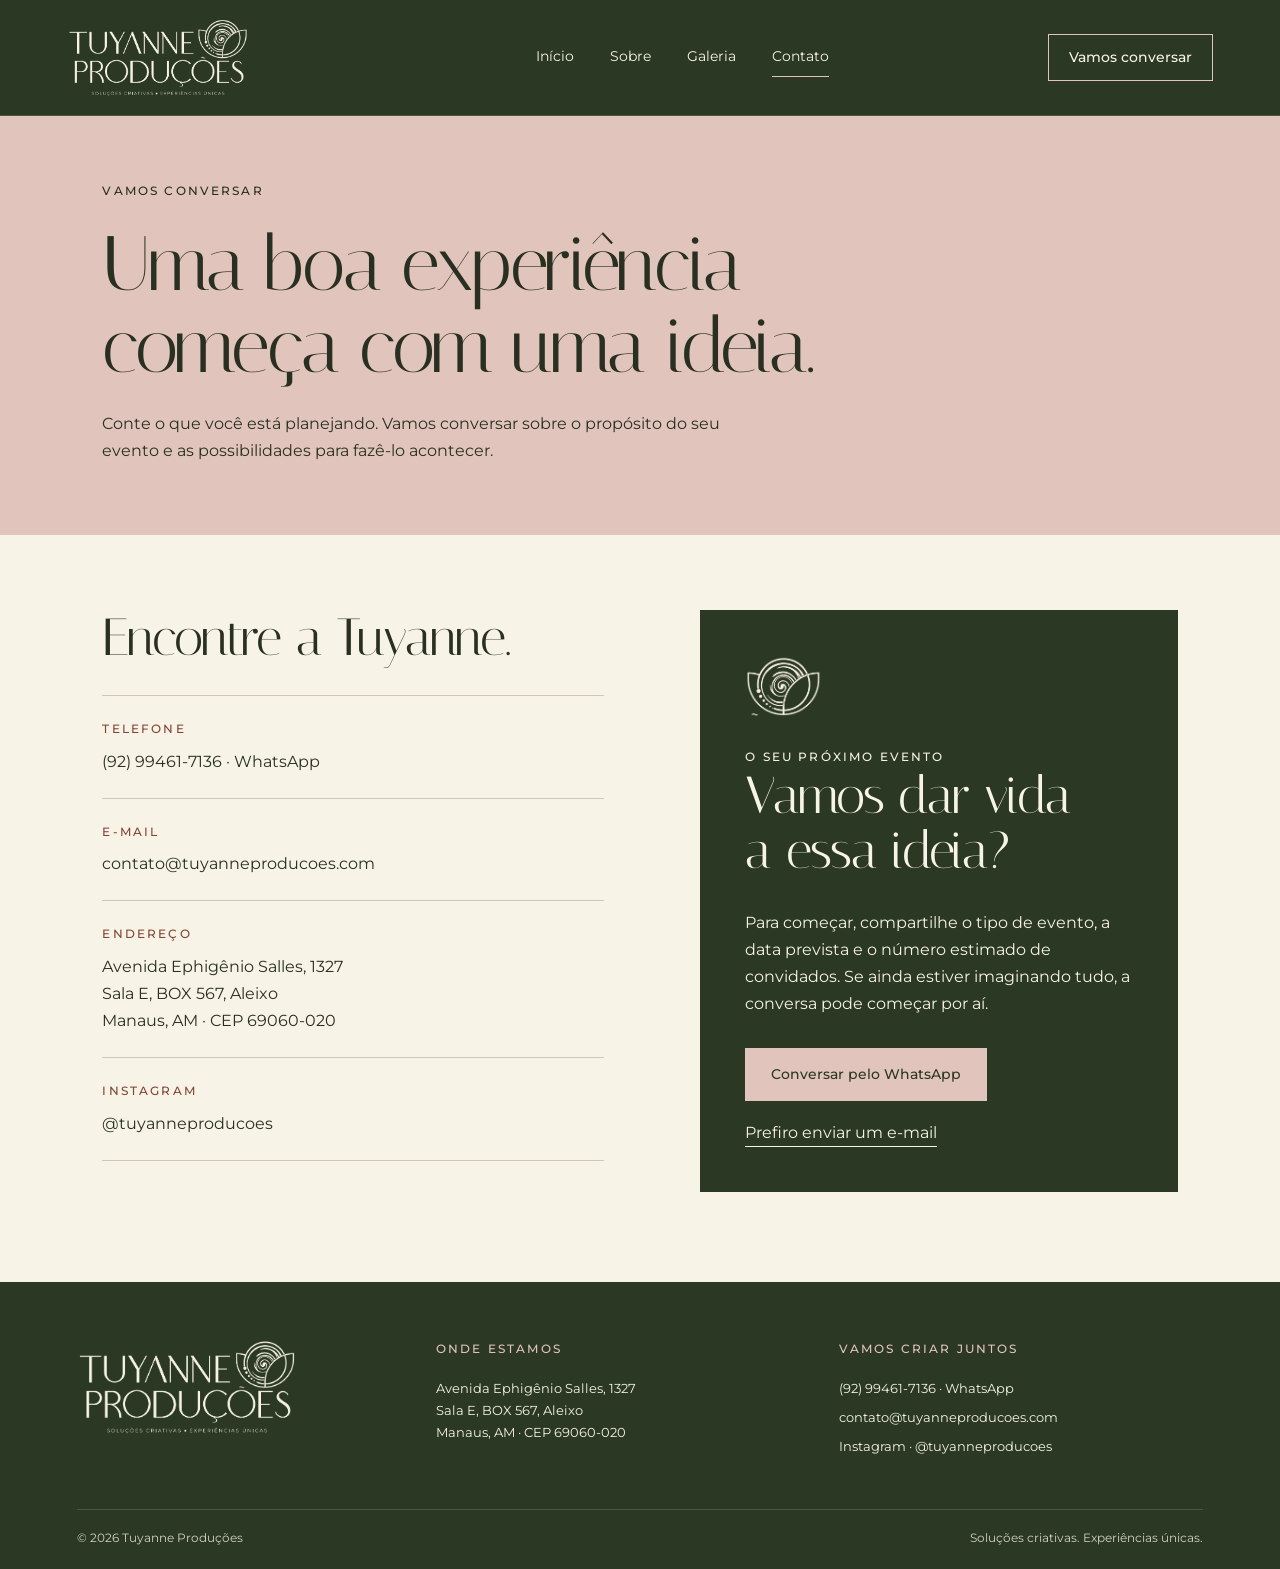
==== contato.html @ 981e79e1 "Site Tuyanne" ====
<!doctype html><html lang="pt-BR"><head><meta charset="utf-8"><meta name="viewport" content="width=device-width, initial-scale=1"><meta name="description" content="Tuyanne Produções. Conceito, planejamento e execução de eventos em Manaus. Soluções criativas, experiências únicas."><title>Contato | Tuyanne Produções</title><link rel="icon" href="assets/simbolo.png"><link rel="stylesheet" href="assets/fonts.css"><link rel="stylesheet" href="styles.css"><script src="script.js" defer></script></head><body><a class="skip" href="#conteudo">Pular para o conteúdo</a><header class="header"><a class="brand" href="index.html" aria-label="Tuyanne Produções — Início"><img src="assets/logo.png" alt="Tuyanne Produções"></a><button class="menu" aria-expanded="false" aria-controls="navigation">Menu <span>☰</span></button><nav id="navigation" aria-label="Menu principal"><a href="index.html" >Início</a><a href="sobre.html" >Sobre</a><a href="galeria.html" >Galeria</a><a href="contato.html" aria-current="page">Contato</a></nav><a class="button small header-cta" href="contato.html">Vamos conversar</a></header><main id="conteudo"><section class="page-intro"><span class="eyebrow">Vamos conversar</span><h1>Uma boa experiência<br>começa com uma ideia.</h1><p>Conte o que você está planejando. Vamos conversar sobre o propósito do seu evento e as possibilidades para fazê-lo acontecer.</p></section><section class="contact-layout"><div><h2>Encontre a Tuyanne.</h2><div class="contact-list"><div class="contact-item"><span class="eyebrow">Telefone</span><div class="phone-line"><a href="tel:+5592994617136">(92) 99461-7136</a> · <a href="https://wa.me/5592994617136" target="_blank" rel="noopener noreferrer">WhatsApp</a></div></div><div class="contact-item"><span class="eyebrow">E-mail</span><a href="mailto:contato@tuyanneproducoes.com">contato@tuyanneproducoes.com</a></div><div class="contact-item"><span class="eyebrow">Endereço</span><p>Avenida Ephigênio Salles, 1327<br>Sala E, BOX 567, Aleixo<br>Manaus, AM · CEP 69060-020</p></div><div class="contact-item"><span class="eyebrow">Instagram</span><a href="https://www.instagram.com/tuyanneproducoes" target="_blank" rel="noopener noreferrer">@tuyanneproducoes</a></div></div></div><aside class="contact-panel"><img src="assets/simbolo.png" alt=""><span class="eyebrow">O seu próximo evento</span><h2>Vamos dar vida<br>a essa ideia?</h2><p>Para começar, compartilhe o tipo de evento, a data prevista e o número estimado de convidados. Se ainda estiver imaginando tudo, a conversa pode começar por aí.</p><a class="button" href="https://wa.me/559294617136" target="_blank" rel="noopener noreferrer">Conversar pelo WhatsApp</a><a class="secondary" href="mailto:contato@tuyanneproducoes.com?subject=Vamos%20conversar%20sobre%20um%20evento">Prefiro enviar um e-mail</a></aside></section></main><footer><div class="footer-top"><a href="index.html"><img class="footer-logo" src="assets/logo.png" alt="Tuyanne Produções"></a><div><span class="eyebrow">Onde estamos</span><p>Avenida Ephigênio Salles, 1327<br>Sala E, BOX 567, Aleixo<br>Manaus, AM · CEP 69060-020</p></div><div><span class="eyebrow">Vamos criar juntos</span><div class="phone-line"><a href="tel:+5592994617136">(92) 99461-7136</a> · <a href="https://wa.me/5592994617136" target="_blank" rel="noopener noreferrer">WhatsApp</a></div><a href="mailto:contato@tuyanneproducoes.com">contato@tuyanneproducoes.com</a><a href="https://www.instagram.com/tuyanneproducoes" target="_blank" rel="noopener noreferrer">Instagram · @tuyanneproducoes</a></div></div><div class="footer-bottom"><span>© 2026 Tuyanne Produções</span><span>Soluções criativas. Experiências únicas.</span></div></footer></body></html>
---- assets/fonts.css ----
@font-face {
  font-family: 'Italiana';
  font-style: normal;
  font-weight: 400;
  font-display: swap;
  src: url(font-0.woff2) format('truetype');
}
@font-face {
  font-family: 'Montserrat';
  font-style: normal;
  font-weight: 400;
  font-display: swap;
  src: url(font-1.woff2) format('truetype');
}
@font-face {
  font-family: 'Montserrat';
  font-style: normal;
  font-weight: 500;
  font-display: swap;
  src: url(font-2.woff2) format('truetype');
}
@font-face {
  font-family: 'Montserrat';
  font-style: normal;
  font-weight: 600;
  font-display: swap;
  src: url(font-3.woff2) format('truetype');
}
---- styles.css ----
:root{--green:#2b3823;--brown:#593327;--clay:#834536;--pink:#e1c4bb;--ochre:#8a592d;--cream:#f7f3e6;--ink:#293021;--line:rgba(43,56,35,.22)}*{box-sizing:border-box}body{margin:0;background:var(--cream);color:var(--ink);font-family:Montserrat,Arial,sans-serif;font-size:16px;line-height:1.7}a{color:inherit;text-decoration:none}button{font:inherit}img{max-width:100%;display:block}h1,h2,h3,p{margin:0}h1,h2{font-family:Italiana,'Times New Roman',serif;font-weight:400;line-height:1.06}h1{font-size:clamp(54px,6.8vw,106px);letter-spacing:-.03em}h1 em{font-style:normal;color:var(--pink)}h2{font-size:clamp(36px,4.1vw,64px);letter-spacing:-.025em}h3{font-weight:500;font-size:25px}p{max-width:65ch}.eyebrow{display:block;font-size:12px;text-transform:uppercase;letter-spacing:.18em;font-weight:500}.header{height:116px;padding:20px 5.2%;display:flex;align-items:center;justify-content:space-between;background:var(--green);color:var(--cream);border-bottom:1px solid #ffffff26}.brand img{width:182px}.header nav{display:flex;gap:36px;margin-left:6%}.header nav a{font-size:14px;padding:7px 0;border-bottom:1px solid transparent}.header nav a:hover,.header nav a[aria-current]{border-color:var(--pink)}.button{display:inline-flex;align-items:center;justify-content:center;padding:15px 25px;background:var(--pink);color:var(--green);border:1px solid var(--pink);font-weight:500;font-size:14px;line-height:1.5;transition:background .2s,transform .2s}.button:hover{background:#efd9d0;transform:translateY(-2px)}.button.small{background:transparent;color:var(--cream);padding:12px 20px}.button.small:hover{background:#ffffff15}.menu{display:none}.hero{display:grid;grid-template-columns:1.02fr 1fr;background:var(--green);color:var(--cream)}.hero-copy{padding:53px 10.2% 27px}.hero .eyebrow{margin-bottom:25px}.intro{font-size:16px;line-height:1.8;max-width:390px;margin:27px 0 28px;color:#e4e5d9}.hero-foot{display:flex;align-items:center;justify-content:space-between;margin-top:35px;border-top:1px solid #ffffff30;padding-top:19px;gap:18px;font-size:12px}.hero-foot img{width:52px}.hero-photo{position:relative;min-height:620px;overflow:hidden}.hero-photo>img{width:100%;height:100%;object-fit:cover;object-position:54% center;position:absolute}.hero-photo:after{content:'';position:absolute;inset:30% 0 0;background:linear-gradient(transparent,#1a211dda)}.photo-label{position:absolute;bottom:67px;left:8%;right:8%;z-index:1;max-width:360px;font-family:Italiana,serif;font-size:42px;line-height:1.1}.image-note{position:absolute;bottom:27px;left:8%;right:8%;z-index:1;font-size:11px;color:#ebe5df}.statement{padding:95px 10.5%;}.statement .eyebrow{color:var(--clay);margin-bottom:28px}.statement-bottom{display:flex;align-items:end;gap:70px;justify-content:space-between;margin-top:32px}.statement-bottom p{max-width:620px}.text-link{display:inline-block;flex-shrink:0;font-size:14px;font-weight:500;border-bottom:1px solid;padding:6px 0}.text-link:hover{color:var(--clay)}.approach{padding:75px 7%;background:var(--pink)}.section-title{display:flex;flex-direction:column;gap:20px}.steps{display:grid;grid-template-columns:repeat(3,1fr);gap:5%;margin-top:50px}.steps article{border-top:1px solid var(--line);padding-top:20px}.number{font-family:Italiana,serif;font-size:30px;color:var(--clay)}.steps h3{margin:16px 0 12px}.steps p{font-size:15px}.gallery-teaser{padding:90px 7%;display:grid;grid-template-columns:1fr 1fr;gap:8%;align-items:center}.gallery-teaser h2{margin:23px 0}.gallery-teaser .text-link{margin-top:25px}figure{margin:0}.gallery-teaser img{height:370px;width:100%;object-fit:cover}figcaption{font-size:12px;margin-top:10px;opacity:.75}.closing{text-align:center;padding:72px 5%;background:linear-gradient(#593327e8,#593327e8),url('assets/pattern.jpg') center/800px;color:var(--cream)}.closing h2{margin:23px 0 30px}.closing .eyebrow{color:var(--pink)}footer{background:var(--green);color:var(--cream);padding:57px 6% 20px}.footer-top{display:grid;grid-template-columns:1fr 1.15fr 1.25fr;gap:6%;font-size:13px}.footer-logo{width:220px}.footer-top .eyebrow{margin-bottom:18px;color:var(--pink)}.footer-top>div>a{display:block;margin-bottom:7px}.footer-top a:hover{text-decoration:underline}.footer-bottom{margin-top:45px;padding-top:18px;border-top:1px solid #ffffff25;display:flex;justify-content:space-between;gap:20px;font-size:12px;color:#d1d1c4}.skip{position:fixed;top:-100px;background:white;color:black;padding:12px;z-index:10}.skip:focus{top:8px;left:8px}:focus-visible{outline:3px solid #b99a53;outline-offset:5px}.page-intro{padding:65px 8% 70px;background:var(--pink)}.page-intro h1{font-size:clamp(52px,6vw,88px);margin:23px 0}.page-intro p{max-width:630px}.about-body{display:grid;grid-template-columns:1fr 1fr;gap:8%;padding:80px 8%;align-items:center}.about-body img{height:520px;width:100%;object-fit:cover}.about-body p{margin-top:25px}.manifesto{background:var(--green);color:var(--cream);padding:80px 12%;text-align:center}.manifesto img{width:90px;margin:0 auto 30px}.manifesto h2{max-width:900px;margin:auto}.manifesto p{margin:30px auto 0}.gallery-grid{padding:60px 7% 80px;display:grid;grid-template-columns:1fr 1fr;gap:38px}.gallery-card button{border:0;padding:0;display:block;background:transparent;width:100%;cursor:zoom-in}.gallery-card img{height:380px;width:100%;object-fit:cover;transition:filter .25s}.gallery-card button:hover img{filter:brightness(.85)}.gallery-card h2{font-family:Montserrat,Arial,sans-serif;font-size:20px;letter-spacing:0;margin-top:18px}.gallery-card figcaption{font-size:14px}.contact-layout{display:grid;grid-template-columns:1.05fr 1fr;gap:9%;padding:75px 8% 90px}.contact-layout h2{margin-bottom:30px}.contact-list{border-top:1px solid var(--line)}.contact-item{padding:23px 0;border-bottom:1px solid var(--line)}.contact-item .eyebrow{margin-bottom:8px;color:var(--clay)}.contact-item a{overflow-wrap:anywhere}.contact-panel{background:var(--green);color:var(--cream);padding:45px;align-self:start}.contact-panel img{width:78px;margin-bottom:30px}.contact-panel p{margin:22px 0 30px}.contact-panel .secondary{display:block;width:fit-content;margin-top:18px;border-bottom:1px solid}.draft-note{padding:18px 8%;background:#e9e5d9;font-size:13px}.lightbox{border:none;background:var(--cream);padding:20px;width:min(1000px,92vw);max-height:92vh}.lightbox::backdrop{background:#172012dc}.lightbox img{width:100%;max-height:70vh;object-fit:contain}.lightbox button{display:block;margin-left:auto;margin-bottom:12px;cursor:pointer;border:1px solid var(--green);padding:8px 16px;background:transparent}.lightbox p{font-size:14px;margin-top:12px}
@media(min-width:1600px){.hero-copy{padding-top:80px;padding-bottom:40px}.hero-photo{min-height:770px}}@media(max-width:1000px){.header{padding-inline:4%;height:100px}.brand img{width:155px}.header nav{gap:22px;margin-left:0}.header-cta{display:none}.hero-copy{padding:42px 8% 24px}.hero h1{font-size:70px}.hero-photo{min-height:620px}.statement{padding:70px 7%}.statement-bottom{gap:35px}.footer-top{gap:4%;grid-template-columns:.8fr 1fr 1.2fr}.footer-top a{overflow-wrap:anywhere}.contact-panel{padding:32px}.photo-label{font-size:36px}}
@media(max-width:680px){.header{height:94px;padding:16px 6%;position:relative;flex-wrap:wrap;z-index:3}.brand img{width:146px}.menu{display:flex;gap:15px;align-items:center;background:none;border:1px solid #ffffff70;padding:8px 13px;color:var(--cream);font-size:14px}.header nav{display:none;position:absolute;top:94px;left:0;right:0;background:var(--green);padding:15px 6% 25px;flex-direction:column;gap:10px;border-bottom:1px solid #ffffff40}.header nav.open{display:flex}.header nav a{padding:8px 0;width:fit-content}.hero{grid-template-columns:1fr}.hero-copy{padding:37px 7% 25px}.hero h1{font-size:64px}.hero .eyebrow{font-size:11px;letter-spacing:.12em}.intro{margin:23px 0;max-width:340px}.hero-foot{margin-top:28px}.hero-photo{min-height:400px}.hero-photo>img{object-position:center 43%}.photo-label{font-size:36px;max-width:290px;bottom:59px}.statement{padding:58px 7%}.statement-bottom{display:block;margin-top:26px}.statement-bottom .text-link{margin-top:20px}.approach{padding:54px 7%}.steps{grid-template-columns:1fr;gap:30px;margin-top:32px}.steps h3{margin-top:8px}.gallery-teaser{padding:58px 7%;grid-template-columns:1fr;gap:32px}.gallery-teaser img{height:300px}.closing{padding:60px 7%}.footer-top{grid-template-columns:1fr;gap:35px}.footer-logo{width:195px}.footer-bottom{display:block}.footer-bottom span{display:block;margin-bottom:8px}.page-intro{padding:44px 7%}.page-intro h1{font-size:59px}.about-body{grid-template-columns:1fr;padding:50px 7%;gap:35px}.about-body img{height:380px}.manifesto{padding:55px 7%}.gallery-grid{padding:38px 7% 55px;grid-template-columns:1fr;gap:32px}.gallery-card img{height:310px}.contact-layout{grid-template-columns:1fr;gap:40px;padding:45px 7% 55px}.contact-panel{padding:30px}.eyebrow{letter-spacing:.13em}.footer-top{font-size:14px}}
@media(prefers-reduced-motion:reduce){*{transition:none!important;scroll-behavior:auto!important}}

.footer-top .phone-line a{display:inline;margin:0}

.phone-line a{white-space:nowrap}.footer-top .phone-line{margin-bottom:7px}
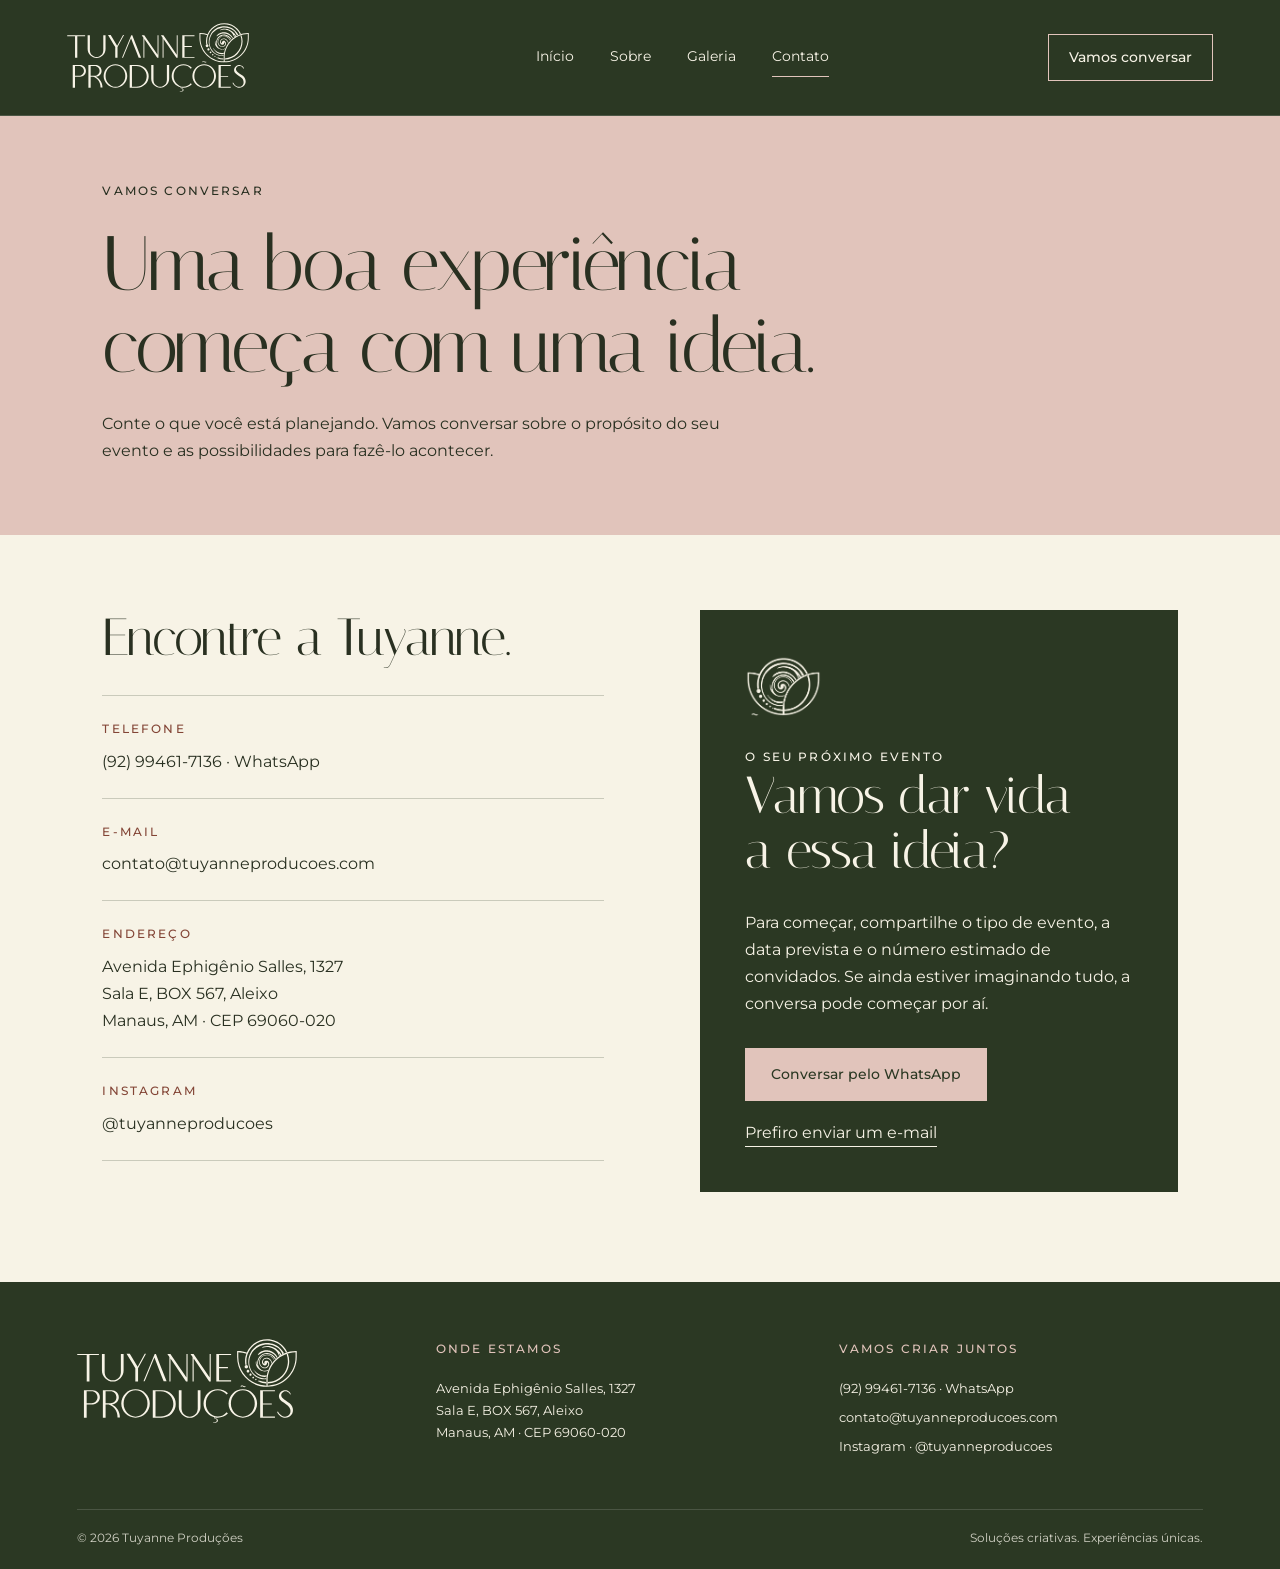
==== commit 9885b7b6: "Fotos do site" ====
--- a/contato.html
+++ b/contato.html
@@ -1 +1,146 @@
-<!doctype html><html lang="pt-BR"><head><meta charset="utf-8"><meta name="viewport" content="width=device-width, initial-scale=1"><meta name="description" content="Tuyanne Produções. Conceito, planejamento e execução de eventos em Manaus. Soluções criativas, experiências únicas."><title>Contato | Tuyanne Produções</title><link rel="icon" href="assets/simbolo.png"><link rel="stylesheet" href="assets/fonts.css"><link rel="stylesheet" href="styles.css"><script src="script.js" defer></script></head><body><a class="skip" href="#conteudo">Pular para o conteúdo</a><header class="header"><a class="brand" href="index.html" aria-label="Tuyanne Produções — Início"><img src="assets/logo.png" alt="Tuyanne Produções"></a><button class="menu" aria-expanded="false" aria-controls="navigation">Menu <span>☰</span></button><nav id="navigation" aria-label="Menu principal"><a href="index.html" >Início</a><a href="sobre.html" >Sobre</a><a href="galeria.html" >Galeria</a><a href="contato.html" aria-current="page">Contato</a></nav><a class="button small header-cta" href="contato.html">Vamos conversar</a></header><main id="conteudo"><section class="page-intro"><span class="eyebrow">Vamos conversar</span><h1>Uma boa experiência<br>começa com uma ideia.</h1><p>Conte o que você está planejando. Vamos conversar sobre o propósito do seu evento e as possibilidades para fazê-lo acontecer.</p></section><section class="contact-layout"><div><h2>Encontre a Tuyanne.</h2><div class="contact-list"><div class="contact-item"><span class="eyebrow">Telefone</span><div class="phone-line"><a href="tel:+5592994617136">(92) 99461-7136</a> · <a href="https://wa.me/5592994617136" target="_blank" rel="noopener noreferrer">WhatsApp</a></div></div><div class="contact-item"><span class="eyebrow">E-mail</span><a href="mailto:contato@tuyanneproducoes.com">contato@tuyanneproducoes.com</a></div><div class="contact-item"><span class="eyebrow">Endereço</span><p>Avenida Ephigênio Salles, 1327<br>Sala E, BOX 567, Aleixo<br>Manaus, AM · CEP 69060-020</p></div><div class="contact-item"><span class="eyebrow">Instagram</span><a href="https://www.instagram.com/tuyanneproducoes" target="_blank" rel="noopener noreferrer">@tuyanneproducoes</a></div></div></div><aside class="contact-panel"><img src="assets/simbolo.png" alt=""><span class="eyebrow">O seu próximo evento</span><h2>Vamos dar vida<br>a essa ideia?</h2><p>Para começar, compartilhe o tipo de evento, a data prevista e o número estimado de convidados. Se ainda estiver imaginando tudo, a conversa pode começar por aí.</p><a class="button" href="https://wa.me/559294617136" target="_blank" rel="noopener noreferrer">Conversar pelo WhatsApp</a><a class="secondary" href="mailto:contato@tuyanneproducoes.com?subject=Vamos%20conversar%20sobre%20um%20evento">Prefiro enviar um e-mail</a></aside></section></main><footer><div class="footer-top"><a href="index.html"><img class="footer-logo" src="assets/logo.png" alt="Tuyanne Produções"></a><div><span class="eyebrow">Onde estamos</span><p>Avenida Ephigênio Salles, 1327<br>Sala E, BOX 567, Aleixo<br>Manaus, AM · CEP 69060-020</p></div><div><span class="eyebrow">Vamos criar juntos</span><div class="phone-line"><a href="tel:+5592994617136">(92) 99461-7136</a> · <a href="https://wa.me/5592994617136" target="_blank" rel="noopener noreferrer">WhatsApp</a></div><a href="mailto:contato@tuyanneproducoes.com">contato@tuyanneproducoes.com</a><a href="https://www.instagram.com/tuyanneproducoes" target="_blank" rel="noopener noreferrer">Instagram · @tuyanneproducoes</a></div></div><div class="footer-bottom"><span>© 2026 Tuyanne Produções</span><span>Soluções criativas. Experiências únicas.</span></div></footer></body></html>+<!doctype html>
+<html lang="pt-BR">
+  <head>
+    <meta charset="utf-8" />
+    <meta name="viewport" content="width=device-width, initial-scale=1" />
+    <meta
+      name="description"
+      content="Tuyanne Produções. Conceito, planejamento e execução de eventos em Manaus. Soluções criativas, experiências únicas."
+    />
+    <title>Contato | Tuyanne Produções</title>
+    <link rel="icon" href="assets/simbolo.png" />
+    <link rel="stylesheet" href="assets/fonts.css" />
+    <link rel="stylesheet" href="styles.css" />
+    <script src="script.js" defer></script>
+  </head>
+  <body>
+    <a class="skip" href="#conteudo">Pular para o conteúdo</a>
+    <header class="header">
+      <a class="brand" href="index.html" aria-label="Tuyanne Produções — Início"
+        ><img src="assets/logo.svg" alt="Tuyanne Produções" /></a
+      ><button class="menu" aria-expanded="false" aria-controls="navigation">
+        Menu <span>☰</span>
+      </button>
+      <nav id="navigation" aria-label="Menu principal">
+        <a href="index.html">Início</a><a href="sobre.html">Sobre</a
+        ><a href="galeria.html">Galeria</a
+        ><a href="contato.html" aria-current="page">Contato</a>
+      </nav>
+      <a class="button small header-cta" href="contato.html">Vamos conversar</a>
+    </header>
+    <main id="conteudo">
+      <section class="page-intro">
+        <span class="eyebrow">Vamos conversar</span>
+        <h1>Uma boa experiência<br />começa com uma ideia.</h1>
+        <p>
+          Conte o que você está planejando. Vamos conversar sobre o propósito do
+          seu evento e as possibilidades para fazê-lo acontecer.
+        </p>
+      </section>
+      <section class="contact-layout">
+        <div>
+          <h2>Encontre a Tuyanne.</h2>
+          <div class="contact-list">
+            <div class="contact-item">
+              <span class="eyebrow">Telefone</span>
+              <div class="phone-line">
+                <a href="tel:+5592994617136">(92) 99461-7136</a> ·
+                <a
+                  href="https://wa.me/5592994617136"
+                  target="_blank"
+                  rel="noopener noreferrer"
+                  >WhatsApp</a
+                >
+              </div>
+            </div>
+            <div class="contact-item">
+              <span class="eyebrow">E-mail</span
+              ><a href="mailto:contato@tuyanneproducoes.com"
+                >contato@tuyanneproducoes.com</a
+              >
+            </div>
+            <div class="contact-item">
+              <span class="eyebrow">Endereço</span>
+              <p>
+                Avenida Ephigênio Salles, 1327<br />Sala E, BOX 567, Aleixo<br />Manaus,
+                AM · CEP 69060-020
+              </p>
+            </div>
+            <div class="contact-item">
+              <span class="eyebrow">Instagram</span
+              ><a
+                href="https://www.instagram.com/tuyanneproducoes"
+                target="_blank"
+                rel="noopener noreferrer"
+                >@tuyanneproducoes</a
+              >
+            </div>
+          </div>
+        </div>
+        <aside class="contact-panel">
+          <img src="assets/simbolo.png" alt="" /><span class="eyebrow"
+            >O seu próximo evento</span
+          >
+          <h2>Vamos dar vida<br />a essa ideia?</h2>
+          <p>
+            Para começar, compartilhe o tipo de evento, a data prevista e o
+            número estimado de convidados. Se ainda estiver imaginando tudo, a
+            conversa pode começar por aí.
+          </p>
+          <a
+            class="button"
+            href="https://wa.me/559294617136"
+            target="_blank"
+            rel="noopener noreferrer"
+            >Conversar pelo WhatsApp</a
+          ><a
+            class="secondary"
+            href="mailto:contato@tuyanneproducoes.com?subject=Vamos%20conversar%20sobre%20um%20evento"
+            >Prefiro enviar um e-mail</a
+          >
+        </aside>
+      </section>
+    </main>
+    <footer>
+      <div class="footer-top">
+        <a href="index.html"
+          ><img
+            class="footer-logo"
+            src="assets/logo.svg"
+            alt="Tuyanne Produções"
+        /></a>
+        <div>
+          <span class="eyebrow">Onde estamos</span>
+          <p>
+            Avenida Ephigênio Salles, 1327<br />Sala E, BOX 567, Aleixo<br />Manaus,
+            AM · CEP 69060-020
+          </p>
+        </div>
+        <div>
+          <span class="eyebrow">Vamos criar juntos</span>
+          <div class="phone-line">
+            <a href="tel:+5592994617136">(92) 99461-7136</a> ·
+            <a
+              href="https://wa.me/5592994617136"
+              target="_blank"
+              rel="noopener noreferrer"
+              >WhatsApp</a
+            >
+          </div>
+          <a href="mailto:contato@tuyanneproducoes.com"
+            >contato@tuyanneproducoes.com</a
+          ><a
+            href="https://www.instagram.com/tuyanneproducoes"
+            target="_blank"
+            rel="noopener noreferrer"
+            >Instagram · @tuyanneproducoes</a
+          >
+        </div>
+      </div>
+      <div class="footer-bottom">
+        <span>© 2026 Tuyanne Produções</span
+        ><span>Soluções criativas. Experiências únicas.</span>
+      </div>
+    </footer>
+  </body>
+</html>
--- a/styles.css
+++ b/styles.css
@@ -1,8 +1,783 @@
-:root{--green:#2b3823;--brown:#593327;--clay:#834536;--pink:#e1c4bb;--ochre:#8a592d;--cream:#f7f3e6;--ink:#293021;--line:rgba(43,56,35,.22)}*{box-sizing:border-box}body{margin:0;background:var(--cream);color:var(--ink);font-family:Montserrat,Arial,sans-serif;font-size:16px;line-height:1.7}a{color:inherit;text-decoration:none}button{font:inherit}img{max-width:100%;display:block}h1,h2,h3,p{margin:0}h1,h2{font-family:Italiana,'Times New Roman',serif;font-weight:400;line-height:1.06}h1{font-size:clamp(54px,6.8vw,106px);letter-spacing:-.03em}h1 em{font-style:normal;color:var(--pink)}h2{font-size:clamp(36px,4.1vw,64px);letter-spacing:-.025em}h3{font-weight:500;font-size:25px}p{max-width:65ch}.eyebrow{display:block;font-size:12px;text-transform:uppercase;letter-spacing:.18em;font-weight:500}.header{height:116px;padding:20px 5.2%;display:flex;align-items:center;justify-content:space-between;background:var(--green);color:var(--cream);border-bottom:1px solid #ffffff26}.brand img{width:182px}.header nav{display:flex;gap:36px;margin-left:6%}.header nav a{font-size:14px;padding:7px 0;border-bottom:1px solid transparent}.header nav a:hover,.header nav a[aria-current]{border-color:var(--pink)}.button{display:inline-flex;align-items:center;justify-content:center;padding:15px 25px;background:var(--pink);color:var(--green);border:1px solid var(--pink);font-weight:500;font-size:14px;line-height:1.5;transition:background .2s,transform .2s}.button:hover{background:#efd9d0;transform:translateY(-2px)}.button.small{background:transparent;color:var(--cream);padding:12px 20px}.button.small:hover{background:#ffffff15}.menu{display:none}.hero{display:grid;grid-template-columns:1.02fr 1fr;background:var(--green);color:var(--cream)}.hero-copy{padding:53px 10.2% 27px}.hero .eyebrow{margin-bottom:25px}.intro{font-size:16px;line-height:1.8;max-width:390px;margin:27px 0 28px;color:#e4e5d9}.hero-foot{display:flex;align-items:center;justify-content:space-between;margin-top:35px;border-top:1px solid #ffffff30;padding-top:19px;gap:18px;font-size:12px}.hero-foot img{width:52px}.hero-photo{position:relative;min-height:620px;overflow:hidden}.hero-photo>img{width:100%;height:100%;object-fit:cover;object-position:54% center;position:absolute}.hero-photo:after{content:'';position:absolute;inset:30% 0 0;background:linear-gradient(transparent,#1a211dda)}.photo-label{position:absolute;bottom:67px;left:8%;right:8%;z-index:1;max-width:360px;font-family:Italiana,serif;font-size:42px;line-height:1.1}.image-note{position:absolute;bottom:27px;left:8%;right:8%;z-index:1;font-size:11px;color:#ebe5df}.statement{padding:95px 10.5%;}.statement .eyebrow{color:var(--clay);margin-bottom:28px}.statement-bottom{display:flex;align-items:end;gap:70px;justify-content:space-between;margin-top:32px}.statement-bottom p{max-width:620px}.text-link{display:inline-block;flex-shrink:0;font-size:14px;font-weight:500;border-bottom:1px solid;padding:6px 0}.text-link:hover{color:var(--clay)}.approach{padding:75px 7%;background:var(--pink)}.section-title{display:flex;flex-direction:column;gap:20px}.steps{display:grid;grid-template-columns:repeat(3,1fr);gap:5%;margin-top:50px}.steps article{border-top:1px solid var(--line);padding-top:20px}.number{font-family:Italiana,serif;font-size:30px;color:var(--clay)}.steps h3{margin:16px 0 12px}.steps p{font-size:15px}.gallery-teaser{padding:90px 7%;display:grid;grid-template-columns:1fr 1fr;gap:8%;align-items:center}.gallery-teaser h2{margin:23px 0}.gallery-teaser .text-link{margin-top:25px}figure{margin:0}.gallery-teaser img{height:370px;width:100%;object-fit:cover}figcaption{font-size:12px;margin-top:10px;opacity:.75}.closing{text-align:center;padding:72px 5%;background:linear-gradient(#593327e8,#593327e8),url('assets/pattern.jpg') center/800px;color:var(--cream)}.closing h2{margin:23px 0 30px}.closing .eyebrow{color:var(--pink)}footer{background:var(--green);color:var(--cream);padding:57px 6% 20px}.footer-top{display:grid;grid-template-columns:1fr 1.15fr 1.25fr;gap:6%;font-size:13px}.footer-logo{width:220px}.footer-top .eyebrow{margin-bottom:18px;color:var(--pink)}.footer-top>div>a{display:block;margin-bottom:7px}.footer-top a:hover{text-decoration:underline}.footer-bottom{margin-top:45px;padding-top:18px;border-top:1px solid #ffffff25;display:flex;justify-content:space-between;gap:20px;font-size:12px;color:#d1d1c4}.skip{position:fixed;top:-100px;background:white;color:black;padding:12px;z-index:10}.skip:focus{top:8px;left:8px}:focus-visible{outline:3px solid #b99a53;outline-offset:5px}.page-intro{padding:65px 8% 70px;background:var(--pink)}.page-intro h1{font-size:clamp(52px,6vw,88px);margin:23px 0}.page-intro p{max-width:630px}.about-body{display:grid;grid-template-columns:1fr 1fr;gap:8%;padding:80px 8%;align-items:center}.about-body img{height:520px;width:100%;object-fit:cover}.about-body p{margin-top:25px}.manifesto{background:var(--green);color:var(--cream);padding:80px 12%;text-align:center}.manifesto img{width:90px;margin:0 auto 30px}.manifesto h2{max-width:900px;margin:auto}.manifesto p{margin:30px auto 0}.gallery-grid{padding:60px 7% 80px;display:grid;grid-template-columns:1fr 1fr;gap:38px}.gallery-card button{border:0;padding:0;display:block;background:transparent;width:100%;cursor:zoom-in}.gallery-card img{height:380px;width:100%;object-fit:cover;transition:filter .25s}.gallery-card button:hover img{filter:brightness(.85)}.gallery-card h2{font-family:Montserrat,Arial,sans-serif;font-size:20px;letter-spacing:0;margin-top:18px}.gallery-card figcaption{font-size:14px}.contact-layout{display:grid;grid-template-columns:1.05fr 1fr;gap:9%;padding:75px 8% 90px}.contact-layout h2{margin-bottom:30px}.contact-list{border-top:1px solid var(--line)}.contact-item{padding:23px 0;border-bottom:1px solid var(--line)}.contact-item .eyebrow{margin-bottom:8px;color:var(--clay)}.contact-item a{overflow-wrap:anywhere}.contact-panel{background:var(--green);color:var(--cream);padding:45px;align-self:start}.contact-panel img{width:78px;margin-bottom:30px}.contact-panel p{margin:22px 0 30px}.contact-panel .secondary{display:block;width:fit-content;margin-top:18px;border-bottom:1px solid}.draft-note{padding:18px 8%;background:#e9e5d9;font-size:13px}.lightbox{border:none;background:var(--cream);padding:20px;width:min(1000px,92vw);max-height:92vh}.lightbox::backdrop{background:#172012dc}.lightbox img{width:100%;max-height:70vh;object-fit:contain}.lightbox button{display:block;margin-left:auto;margin-bottom:12px;cursor:pointer;border:1px solid var(--green);padding:8px 16px;background:transparent}.lightbox p{font-size:14px;margin-top:12px}
-@media(min-width:1600px){.hero-copy{padding-top:80px;padding-bottom:40px}.hero-photo{min-height:770px}}@media(max-width:1000px){.header{padding-inline:4%;height:100px}.brand img{width:155px}.header nav{gap:22px;margin-left:0}.header-cta{display:none}.hero-copy{padding:42px 8% 24px}.hero h1{font-size:70px}.hero-photo{min-height:620px}.statement{padding:70px 7%}.statement-bottom{gap:35px}.footer-top{gap:4%;grid-template-columns:.8fr 1fr 1.2fr}.footer-top a{overflow-wrap:anywhere}.contact-panel{padding:32px}.photo-label{font-size:36px}}
-@media(max-width:680px){.header{height:94px;padding:16px 6%;position:relative;flex-wrap:wrap;z-index:3}.brand img{width:146px}.menu{display:flex;gap:15px;align-items:center;background:none;border:1px solid #ffffff70;padding:8px 13px;color:var(--cream);font-size:14px}.header nav{display:none;position:absolute;top:94px;left:0;right:0;background:var(--green);padding:15px 6% 25px;flex-direction:column;gap:10px;border-bottom:1px solid #ffffff40}.header nav.open{display:flex}.header nav a{padding:8px 0;width:fit-content}.hero{grid-template-columns:1fr}.hero-copy{padding:37px 7% 25px}.hero h1{font-size:64px}.hero .eyebrow{font-size:11px;letter-spacing:.12em}.intro{margin:23px 0;max-width:340px}.hero-foot{margin-top:28px}.hero-photo{min-height:400px}.hero-photo>img{object-position:center 43%}.photo-label{font-size:36px;max-width:290px;bottom:59px}.statement{padding:58px 7%}.statement-bottom{display:block;margin-top:26px}.statement-bottom .text-link{margin-top:20px}.approach{padding:54px 7%}.steps{grid-template-columns:1fr;gap:30px;margin-top:32px}.steps h3{margin-top:8px}.gallery-teaser{padding:58px 7%;grid-template-columns:1fr;gap:32px}.gallery-teaser img{height:300px}.closing{padding:60px 7%}.footer-top{grid-template-columns:1fr;gap:35px}.footer-logo{width:195px}.footer-bottom{display:block}.footer-bottom span{display:block;margin-bottom:8px}.page-intro{padding:44px 7%}.page-intro h1{font-size:59px}.about-body{grid-template-columns:1fr;padding:50px 7%;gap:35px}.about-body img{height:380px}.manifesto{padding:55px 7%}.gallery-grid{padding:38px 7% 55px;grid-template-columns:1fr;gap:32px}.gallery-card img{height:310px}.contact-layout{grid-template-columns:1fr;gap:40px;padding:45px 7% 55px}.contact-panel{padding:30px}.eyebrow{letter-spacing:.13em}.footer-top{font-size:14px}}
-@media(prefers-reduced-motion:reduce){*{transition:none!important;scroll-behavior:auto!important}}
+:root {
+  --green: #2b3823;
+  --brown: #593327;
+  --clay: #834536;
+  --pink: #e1c4bb;
+  --ochre: #8a592d;
+  --cream: #f7f3e6;
+  --ink: #293021;
+  --line: rgba(43, 56, 35, 0.22);
+}
+* {
+  box-sizing: border-box;
+}
+body {
+  margin: 0;
+  background: var(--cream);
+  color: var(--ink);
+  font-family: Montserrat, Arial, sans-serif;
+  font-size: 16px;
+  line-height: 1.7;
+}
+a {
+  color: inherit;
+  text-decoration: none;
+}
+button {
+  font: inherit;
+}
+img {
+  max-width: 100%;
+  display: block;
+}
+h1,
+h2,
+h3,
+p {
+  margin: 0;
+}
+h1,
+h2 {
+  font-family: Italiana, 'Times New Roman', serif;
+  font-weight: 400;
+  line-height: 1.06;
+}
+h1 {
+  font-size: clamp(54px, 6.8vw, 106px);
+  letter-spacing: -0.03em;
+}
+h1 em {
+  font-style: normal;
+  color: var(--pink);
+}
+h2 {
+  font-size: clamp(36px, 4.1vw, 64px);
+  letter-spacing: -0.025em;
+}
+h3 {
+  font-weight: 500;
+  font-size: 25px;
+}
+p {
+  max-width: 65ch;
+}
+.eyebrow {
+  display: block;
+  font-size: 12px;
+  text-transform: uppercase;
+  letter-spacing: 0.18em;
+  font-weight: 500;
+}
+.header {
+  height: 116px;
+  padding: 20px 5.2%;
+  display: flex;
+  align-items: center;
+  justify-content: space-between;
+  background: var(--green);
+  color: var(--cream);
+  border-bottom: 1px solid #ffffff26;
+}
+.brand img {
+  width: 182px;
+}
+.header nav {
+  display: flex;
+  gap: 36px;
+  margin-left: 6%;
+}
+.header nav a {
+  font-size: 14px;
+  padding: 7px 0;
+  border-bottom: 1px solid transparent;
+}
+.header nav a:hover,
+.header nav a[aria-current] {
+  border-color: var(--pink);
+}
+.button {
+  display: inline-flex;
+  align-items: center;
+  justify-content: center;
+  padding: 15px 25px;
+  background: var(--pink);
+  color: var(--green);
+  border: 1px solid var(--pink);
+  font-weight: 500;
+  font-size: 14px;
+  line-height: 1.5;
+  transition:
+    background 0.2s,
+    transform 0.2s;
+}
+.button:hover {
+  background: #efd9d0;
+  transform: translateY(-2px);
+}
+.button.small {
+  background: transparent;
+  color: var(--cream);
+  padding: 12px 20px;
+}
+.button.small:hover {
+  background: #ffffff15;
+}
+.menu {
+  display: none;
+}
+.hero {
+  display: grid;
+  grid-template-columns: 1.02fr 1fr;
+  background: var(--green);
+  color: var(--cream);
+}
+.hero-copy {
+  padding: 53px 10.2% 27px;
+}
+.hero .eyebrow {
+  margin-bottom: 25px;
+}
+.intro {
+  font-size: 16px;
+  line-height: 1.8;
+  max-width: 390px;
+  margin: 27px 0 28px;
+  color: #e4e5d9;
+}
+.hero-foot {
+  display: flex;
+  align-items: center;
+  justify-content: space-between;
+  margin-top: 35px;
+  border-top: 1px solid #ffffff30;
+  padding-top: 19px;
+  gap: 18px;
+  font-size: 12px;
+}
+.hero-foot img {
+  width: 52px;
+}
+.hero-photo {
+  position: relative;
+  min-height: 620px;
+  overflow: hidden;
+}
+.hero-photo > img {
+  width: 100%;
+  height: 100%;
+  object-fit: cover;
+  object-position: 54% center;
+  position: absolute;
+}
+.hero-photo:after {
+  content: '';
+  position: absolute;
+  inset: 30% 0 0;
+  background: linear-gradient(transparent, #1a211dda);
+}
+.photo-label {
+  position: absolute;
+  bottom: 67px;
+  left: 8%;
+  right: 8%;
+  z-index: 1;
+  max-width: 360px;
+  font-family: Italiana, serif;
+  font-size: 42px;
+  line-height: 1.1;
+}
+.image-note {
+  position: absolute;
+  bottom: 27px;
+  left: 8%;
+  right: 8%;
+  z-index: 1;
+  font-size: 11px;
+  color: #ebe5df;
+}
+.statement {
+  padding: 95px 10.5%;
+}
+.statement .eyebrow {
+  color: var(--clay);
+  margin-bottom: 28px;
+}
+.statement-bottom {
+  display: flex;
+  align-items: end;
+  gap: 70px;
+  justify-content: space-between;
+  margin-top: 32px;
+}
+.statement-bottom p {
+  max-width: 620px;
+}
+.text-link {
+  display: inline-block;
+  flex-shrink: 0;
+  font-size: 14px;
+  font-weight: 500;
+  border-bottom: 1px solid;
+  padding: 6px 0;
+}
+.text-link:hover {
+  color: var(--clay);
+}
+.approach {
+  padding: 75px 7%;
+  background: var(--pink);
+}
+.section-title {
+  display: flex;
+  flex-direction: column;
+  gap: 20px;
+}
+.steps {
+  display: grid;
+  grid-template-columns: repeat(3, 1fr);
+  gap: 5%;
+  margin-top: 50px;
+}
+.steps article {
+  border-top: 1px solid var(--line);
+  padding-top: 20px;
+}
+.number {
+  font-family: Italiana, serif;
+  font-size: 30px;
+  color: var(--clay);
+}
+.steps h3 {
+  margin: 16px 0 12px;
+}
+.steps p {
+  font-size: 15px;
+}
+.gallery-teaser {
+  padding: 90px 7%;
+  display: grid;
+  grid-template-columns: 1fr 1fr;
+  gap: 8%;
+  align-items: center;
+}
+.gallery-teaser h2 {
+  margin: 23px 0;
+}
+.gallery-teaser .text-link {
+  margin-top: 25px;
+}
+figure {
+  margin: 0;
+}
+.gallery-teaser img {
+  height: 370px;
+  width: 100%;
+  object-fit: cover;
+}
+figcaption {
+  font-size: 12px;
+  margin-top: 10px;
+  opacity: 0.75;
+}
+.closing {
+  text-align: center;
+  padding: 72px 5%;
+  background:
+    linear-gradient(#593327e8, #593327e8),
+    url('assets/pattern.jpg') center/800px;
+  color: var(--cream);
+}
+.closing h2 {
+  margin: 23px 0 30px;
+}
+.closing .eyebrow {
+  color: var(--pink);
+}
+footer {
+  background: var(--green);
+  color: var(--cream);
+  padding: 57px 6% 20px;
+}
+.footer-top {
+  display: grid;
+  grid-template-columns: 1fr 1.15fr 1.25fr;
+  gap: 6%;
+  font-size: 13px;
+}
+.footer-logo {
+  width: 220px;
+}
+.footer-top .eyebrow {
+  margin-bottom: 18px;
+  color: var(--pink);
+}
+.footer-top > div > a {
+  display: block;
+  margin-bottom: 7px;
+}
+.footer-top a:hover {
+  text-decoration: underline;
+}
+.footer-bottom {
+  margin-top: 45px;
+  padding-top: 18px;
+  border-top: 1px solid #ffffff25;
+  display: flex;
+  justify-content: space-between;
+  gap: 20px;
+  font-size: 12px;
+  color: #d1d1c4;
+}
+.skip {
+  position: fixed;
+  top: -100px;
+  background: white;
+  color: black;
+  padding: 12px;
+  z-index: 10;
+}
+.skip:focus {
+  top: 8px;
+  left: 8px;
+}
+:focus-visible {
+  outline: 3px solid #b99a53;
+  outline-offset: 5px;
+}
+.page-intro {
+  padding: 65px 8% 70px;
+  background: var(--pink);
+}
+.page-intro h1 {
+  font-size: clamp(52px, 6vw, 88px);
+  margin: 23px 0;
+}
+.page-intro p {
+  max-width: 630px;
+}
+.about-body {
+  display: grid;
+  grid-template-columns: 1fr 1fr;
+  gap: 8%;
+  padding: 80px 8%;
+  align-items: center;
+}
+.about-body img {
+  height: 520px;
+  width: 100%;
+  object-fit: cover;
+}
+.about-body p {
+  margin-top: 25px;
+}
+.manifesto {
+  background: var(--green);
+  color: var(--cream);
+  padding: 80px 12%;
+  text-align: center;
+}
+.manifesto img {
+  width: 90px;
+  margin: 0 auto 30px;
+}
+.manifesto h2 {
+  max-width: 900px;
+  margin: auto;
+}
+.manifesto p {
+  margin: 30px auto 0;
+}
+.gallery-grid {
+  padding: 60px 7% 80px;
+  display: grid;
+  grid-template-columns: 1fr 1fr;
+  gap: 38px;
+}
+.gallery-card button {
+  border: 0;
+  padding: 0;
+  display: block;
+  background: transparent;
+  width: 100%;
+  cursor: zoom-in;
+}
+.gallery-card img {
+  height: 380px;
+  width: 100%;
+  object-fit: cover;
+  transition: filter 0.25s;
+}
+.gallery-card button:hover img {
+  filter: brightness(0.85);
+}
+.gallery-card h2 {
+  font-family: Montserrat, Arial, sans-serif;
+  font-size: 20px;
+  letter-spacing: 0;
+  margin-top: 18px;
+}
+.gallery-card figcaption {
+  font-size: 14px;
+}
+.contact-layout {
+  display: grid;
+  grid-template-columns: 1.05fr 1fr;
+  gap: 9%;
+  padding: 75px 8% 90px;
+}
+.contact-layout h2 {
+  margin-bottom: 30px;
+}
+.contact-list {
+  border-top: 1px solid var(--line);
+}
+.contact-item {
+  padding: 23px 0;
+  border-bottom: 1px solid var(--line);
+}
+.contact-item .eyebrow {
+  margin-bottom: 8px;
+  color: var(--clay);
+}
+.contact-item a {
+  overflow-wrap: anywhere;
+}
+.contact-panel {
+  background: var(--green);
+  color: var(--cream);
+  padding: 45px;
+  align-self: start;
+}
+.contact-panel img {
+  width: 78px;
+  margin-bottom: 30px;
+}
+.contact-panel p {
+  margin: 22px 0 30px;
+}
+.contact-panel .secondary {
+  display: block;
+  width: fit-content;
+  margin-top: 18px;
+  border-bottom: 1px solid;
+}
+.draft-note {
+  padding: 18px 8%;
+  background: #e9e5d9;
+  font-size: 13px;
+}
+.lightbox {
+  border: none;
+  background: var(--cream);
+  padding: 20px;
+  width: min(1000px, 92vw);
+  max-height: 92vh;
+}
+.lightbox::backdrop {
+  background: #172012dc;
+}
+.lightbox img {
+  width: 100%;
+  max-height: 70vh;
+  object-fit: contain;
+}
+.lightbox button {
+  display: block;
+  margin-left: auto;
+  margin-bottom: 12px;
+  cursor: pointer;
+  border: 1px solid var(--green);
+  padding: 8px 16px;
+  background: transparent;
+}
+.lightbox p {
+  font-size: 14px;
+  margin-top: 12px;
+}
+@media (min-width: 1600px) {
+  .hero-copy {
+    padding-top: 80px;
+    padding-bottom: 40px;
+  }
+  .hero-photo {
+    min-height: 770px;
+  }
+}
+@media (max-width: 1000px) {
+  .header {
+    padding-inline: 4%;
+    height: 100px;
+  }
+  .brand img {
+    width: 155px;
+  }
+  .header nav {
+    gap: 22px;
+    margin-left: 0;
+  }
+  .header-cta {
+    display: none;
+  }
+  .hero-copy {
+    padding: 42px 8% 24px;
+  }
+  .hero h1 {
+    font-size: 70px;
+  }
+  .hero-photo {
+    min-height: 620px;
+  }
+  .statement {
+    padding: 70px 7%;
+  }
+  .statement-bottom {
+    gap: 35px;
+  }
+  .footer-top {
+    gap: 4%;
+    grid-template-columns: 0.8fr 1fr 1.2fr;
+  }
+  .footer-top a {
+    overflow-wrap: anywhere;
+  }
+  .contact-panel {
+    padding: 32px;
+  }
+  .photo-label {
+    font-size: 36px;
+  }
+}
+@media (max-width: 680px) {
+  .header {
+    height: 94px;
+    padding: 16px 6%;
+    position: relative;
+    flex-wrap: wrap;
+    z-index: 3;
+  }
+  .brand img {
+    width: 146px;
+  }
+  .menu {
+    display: flex;
+    gap: 15px;
+    align-items: center;
+    background: none;
+    border: 1px solid #ffffff70;
+    padding: 8px 13px;
+    color: var(--cream);
+    font-size: 14px;
+  }
+  .header nav {
+    display: none;
+    position: absolute;
+    top: 94px;
+    left: 0;
+    right: 0;
+    background: var(--green);
+    padding: 15px 6% 25px;
+    flex-direction: column;
+    gap: 10px;
+    border-bottom: 1px solid #ffffff40;
+  }
+  .header nav.open {
+    display: flex;
+  }
+  .header nav a {
+    padding: 8px 0;
+    width: fit-content;
+  }
+  .hero {
+    grid-template-columns: 1fr;
+  }
+  .hero-copy {
+    padding: 37px 7% 25px;
+  }
+  .hero h1 {
+    font-size: 64px;
+  }
+  .hero .eyebrow {
+    font-size: 11px;
+    letter-spacing: 0.12em;
+  }
+  .intro {
+    margin: 23px 0;
+    max-width: 340px;
+  }
+  .hero-foot {
+    margin-top: 28px;
+  }
+  .hero-photo {
+    min-height: 400px;
+  }
+  .hero-photo > img {
+    object-position: center 43%;
+  }
+  .photo-label {
+    font-size: 36px;
+    max-width: 290px;
+    bottom: 59px;
+  }
+  .statement {
+    padding: 58px 7%;
+  }
+  .statement-bottom {
+    display: block;
+    margin-top: 26px;
+  }
+  .statement-bottom .text-link {
+    margin-top: 20px;
+  }
+  .approach {
+    padding: 54px 7%;
+  }
+  .steps {
+    grid-template-columns: 1fr;
+    gap: 30px;
+    margin-top: 32px;
+  }
+  .steps h3 {
+    margin-top: 8px;
+  }
+  .gallery-teaser {
+    padding: 58px 7%;
+    grid-template-columns: 1fr;
+    gap: 32px;
+  }
+  .gallery-teaser img {
+    height: 300px;
+  }
+  .closing {
+    padding: 60px 7%;
+  }
+  .footer-top {
+    grid-template-columns: 1fr;
+    gap: 35px;
+  }
+  .footer-logo {
+    width: 195px;
+  }
+  .footer-bottom {
+    display: block;
+  }
+  .footer-bottom span {
+    display: block;
+    margin-bottom: 8px;
+  }
+  .page-intro {
+    padding: 44px 7%;
+  }
+  .page-intro h1 {
+    font-size: 59px;
+  }
+  .about-body {
+    grid-template-columns: 1fr;
+    padding: 50px 7%;
+    gap: 35px;
+  }
+  .about-body img {
+    height: 380px;
+  }
+  .manifesto {
+    padding: 55px 7%;
+  }
+  .gallery-grid {
+    padding: 38px 7% 55px;
+    grid-template-columns: 1fr;
+    gap: 32px;
+  }
+  .gallery-card img {
+    height: 310px;
+  }
+  .contact-layout {
+    grid-template-columns: 1fr;
+    gap: 40px;
+    padding: 45px 7% 55px;
+  }
+  .contact-panel {
+    padding: 30px;
+  }
+  .eyebrow {
+    letter-spacing: 0.13em;
+  }
+  .footer-top {
+    font-size: 14px;
+  }
+}
+@media (prefers-reduced-motion: reduce) {
+  * {
+    transition: none !important;
+    scroll-behavior: auto !important;
+  }
+}
 
-.footer-top .phone-line a{display:inline;margin:0}
+.footer-top .phone-line a {
+  display: inline;
+  margin: 0;
+}
 
-.phone-line a{white-space:nowrap}.footer-top .phone-line{margin-bottom:7px}
+.phone-line a {
+  white-space: nowrap;
+}
+.footer-top .phone-line {
+  margin-bottom: 7px;
+}
+
+/* Retratos e registros reais: a mesma linguagem editorial da marca. */
+.founder-profile { padding: 85px 8%; background: #eee7dc; scroll-margin-top: 30px; }
+.profile-heading { margin-bottom: 42px; }
+.profile-heading h2 { margin: 18px 0 10px; font-size: clamp(48px, 6vw, 84px); }
+.role { color: var(--clay); font-size: 14px; }
+.profile-layout { display: grid; grid-template-columns: 1fr 1fr; gap: 9%; align-items: center; }
+.profile-layout img { width: 100%; aspect-ratio: 4 / 5; object-fit: cover; object-position: center 35%; }
+.profile-copy h3, .event-film h3 { font-family: Italiana, serif; font-size: clamp(34px, 3.6vw, 50px); line-height: 1.13; }
+.profile-copy p { margin-top: 22px; }
+.profile-copy .button { margin-top: 28px; }
+.event-nav { display: flex; flex-wrap: wrap; gap: 12px 30px; padding: 24px 8%; border-bottom: 1px solid var(--line); }
+.event-nav a { font-size: 13px; border-bottom: 1px solid transparent; padding: 6px 0; }
+.event-nav a:hover { border-color: var(--clay); color: var(--clay); }
+.event-story { padding: 75px 7%; scroll-margin-top: 20px; }
+.event-story:nth-of-type(odd) { background: #eee7dc; }
+.event-heading { display: grid; grid-template-columns: 65px 1fr; gap: 22px; margin-bottom: 38px; }
+.event-number { font-family: Italiana, serif; font-size: 45px; color: var(--clay); line-height: 1; padding-top: 3px; }
+.event-heading .eyebrow { color: var(--clay); }
+.event-heading h2 { margin: 18px 0 22px; }
+.event-heading p { max-width: 760px; }
+.event-context { margin-top: 20px; }
+.event-facts { display: grid; grid-template-columns: repeat(3, 1fr); gap: 24px; margin: 0 0 38px; padding: 28px 0; border-block: 1px solid var(--line); }
+.event-facts dt { font-family: Italiana, serif; font-size: clamp(28px, 3vw, 42px); line-height: 1.2; }
+.event-facts dd { margin: 10px 0 0; max-width: 30ch; font-size: 13px; }
+.event-source { max-width: none; font-size: 11px; margin-top: 24px; }
+.event-source a { text-decoration: underline; text-underline-offset: 3px; }
+.event-photos { display: grid; grid-template-columns: repeat(3, minmax(0, 1fr)); gap: 24px; }
+.event-photos:has(> :last-child:nth-child(2)) { grid-template-columns: repeat(2, minmax(0, 1fr)); }
+.event-photos .gallery-card img { height: auto; aspect-ratio: 4 / 5; object-fit: cover; }
+.event-photos:has(> :last-child:nth-child(2)) img { aspect-ratio: 3 / 2; }
+.event-photos figcaption { color: var(--ink); opacity: 1; font-size: 13px; margin-top: 14px; }
+.gallery-card button { position: relative; }
+.zoom-hint { position: absolute; right: 12px; bottom: 12px; background: var(--cream); color: var(--green); padding: 5px 10px; font-size: 11px; }
+.event-film { display: grid; grid-template-columns: minmax(0, 360px) 1fr; gap: 8%; margin-top: 50px; align-items: center; background: var(--green); color: var(--cream); padding: 35px; }
+.event-film video { display: block; width: 100%; max-height: 540px; aspect-ratio: 9 / 16; background: #182015; object-fit: contain; }
+.event-film h3 { margin: 20px 0; }
+.event-film .eyebrow { color: var(--pink); }
+.event-film p { max-width: 38ch; }
+.event-film .film-note { margin-top: 24px; color: var(--pink); font-size: 12px; }
+@media (max-width: 1000px) {
+  .event-photos { gap: 16px; }
+}
+@media (max-width: 680px) {
+  .profile-layout, .event-film { grid-template-columns: 1fr; }
+  .founder-profile { padding: 50px 7%; }
+  .profile-layout { gap: 30px; }
+  .event-nav { padding: 20px 7%; gap: 8px 22px; }
+  .event-story { padding: 48px 7%; }
+  .event-heading { grid-template-columns: 1fr; gap: 12px; }
+  .event-number { font-size: 32px; }
+  .event-facts { grid-template-columns: 1fr; gap: 24px; }
+  .event-photos, .event-photos:has(> :last-child:nth-child(2)) { grid-template-columns: 1fr; gap: 28px; }
+  .event-photos .gallery-card img { aspect-ratio: 4 / 5; }
+  .event-photos:has(> :last-child:nth-child(2)) img { aspect-ratio: 3 / 2; }
+  .event-film { padding: 20px; gap: 28px; }
+  .event-film video { max-height: 500px; }
+  .event-film > div { padding: 8px 4px 12px; }
+}
